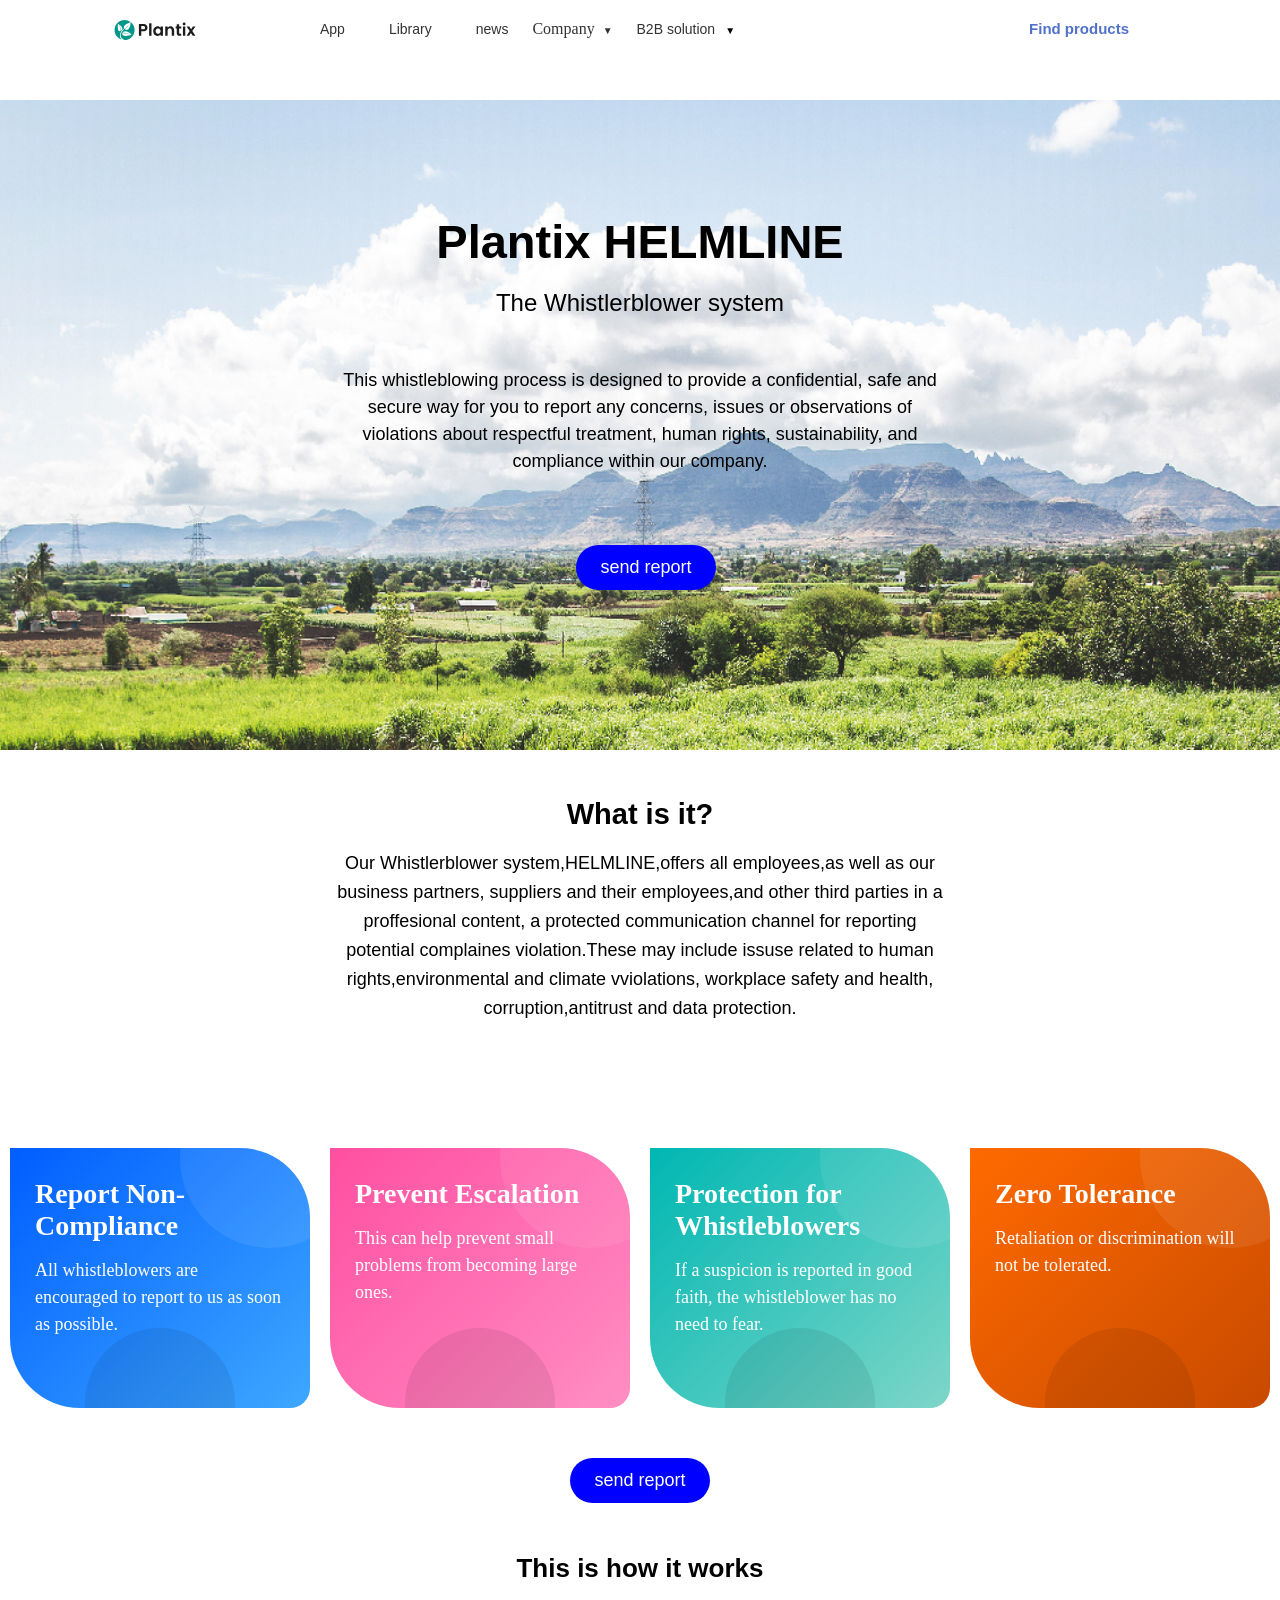
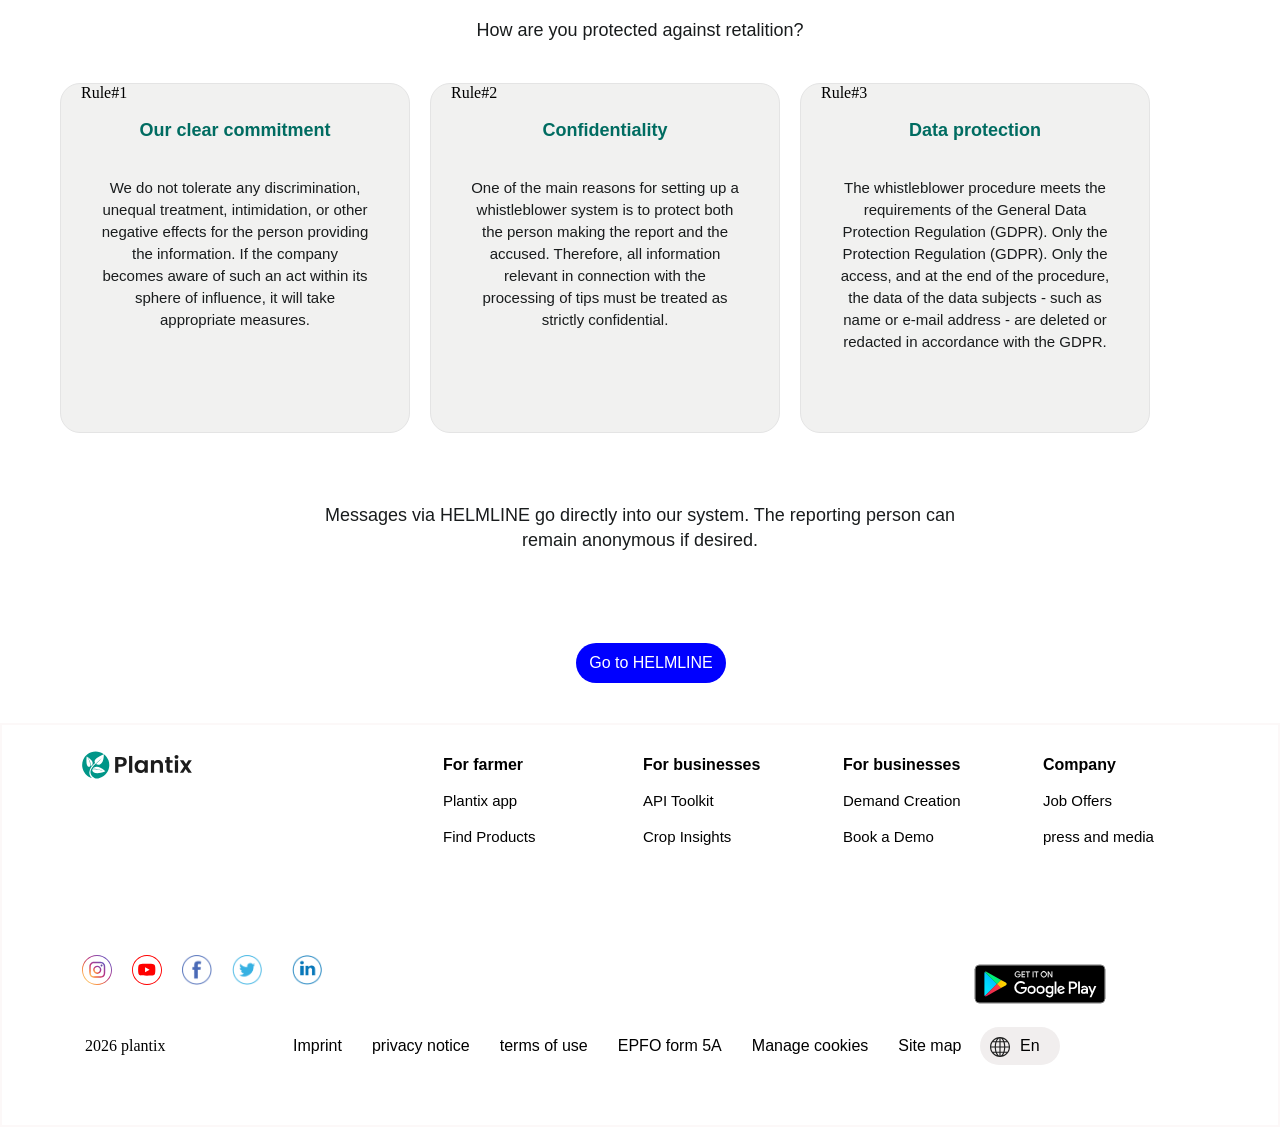
==== complaince.html @ 939b1c15 "home page" ====
<!DOCTYPE html>
<html lang="en">
<head>
    <meta charset="UTF-8">
    <meta name="viewport" content="width=device-width, initial-scale=1.0">
    <title>complaince</title>
    <link rel="stylesheet" href="./complaince.css">
</head>
<body>
    <nav>
        <div class="nav1">
            <div class="logo">
                <a href="./plantix.html" target="_blank">
                    <img  src="./plantix-logo-color-en.svg" alt="">
                </a>
            </div>
            <a class="anger">App</a>
            <a class="anger">Library</a>
            <a class="anger">news</a>
            <div class="dropdown">
            <a class="anchor dropdown-toggle">Company <span class="arrow">▼</span></a >
            <div class="dropdown-menu">
            <a href="./about.html" target="_blank">About us</a>
            <a href="./complaince.html">Compliance</a>
            </div>
            </div>
            <a class="anger">B2B solution</a><span class="arrow1">▼</span></a>
            <a class="find">Find products</a>
        </div>
    </nav>
    <div class="main">
        <img src="./whistleblower-background.png" alt="">
        <h1 class="comp">Plantix HELMLINE</h1>
        <h2 class="system">The Whistlerblower system</h2>
        <p class="let">This whistleblowing process is designed to provide a confidential, safe and</p>
        <p class="let">secure way for you to report any concerns, issues or observations of</p>
        <p class="let">violations about respectful treatment, human rights, sustainability, and</p>
        <p class="let">compliance within our company.</p>
        <div class="send">
            <p class="report">send report</p>
        </div>
    </div>
    <div class="maindiv">
        <h2 class="the">What is it?</h2><br>
        <p class="para1">Our Whistlerblower system,HELMLINE,offers all employees,as well as our</p>
        <p class="para1">business partners, suppliers and their employees,and other third parties in a</p>
        <p class="para1">proffesional content, a protected communication channel for reporting</p>
        <p class="para1">potential complaines violation.These may include issuse related to human</p>
        <p class="para1">rights,environmental and climate vviolations, workplace safety and health,</p>
        <p class="para1">corruption,antitrust and data protection.</p>
    </div>
<div class="container">

    <div class="card blue">
        <h3>Report Non-Compliance</h3>
        <p>
            All whistleblowers are encouraged to report to us as soon as possible.
        </p>
    </div>

    <div class="card pink">
        <h3>Prevent Escalation</h3>
        <p>
            This can help prevent small problems from becoming large ones.
        </p>
    </div>

    <div class="card green">
        <h3>Protection for Whistleblowers</h3>
        <p>
            If a suspicion is reported in good faith, the whistleblower has no need to fear.
        </p>
    </div>

    <div class="card orange">
        <h3>Zero Tolerance</h3>
        <p>
            Retaliation or discrimination will not be tolerated.
        </p>
    </div>
    <div class="send1">
        <p class="report1">send report</p>
    </div>
    </div>
    <div class="maindiv1">
        <div class="side">
            <h2 class="work">This is how it works</h2><br><br>
            <p class="protect">How are you protected against retalition?</p>
            </div>
        <div class="side1">    
        <div class="rule12">
            <p class="rule11">Rule#1</p><br>
            <p class="rule2">Our clear commitment</p><br><br>
            <p class="rule3">We do not tolerate any discrimination,</p>
            <p class="rule3">unequal treatment, intimidation, or other</p>
            <p class="rule3">negative effects for the person providing</p>
            <p class="rule3">the information. If the company</p>
            <p class="rule3">becomes aware of such an act within its</p>
            <p class="rule3">sphere of influence, it will take</p>
            <p class="rule3">appropriate measures.</p>
        </div>
        <div class="rule12">
            <p class="rule11">Rule#2</p><br>
            <p class="rule2">Confidentiality</p><br><br>
            <p class="rule3">One of the main reasons for setting up a</p>
            <p class="rule3">whistleblower system is to protect both</p>
            <p class="rule3">the person making the report and the</p>
            <p class="rule3">accused. Therefore, all information</p>
            <p class="rule3">relevant in connection with the</p>
            <p class="rule3">processing of tips must be treated as</p>
            <p class="rule3">strictly confidential.</p>
        </div>
        <div class="rule12">
            <p class="rule11">Rule#3</p><br>
            <p class="rule2">Data protection</p><br><br>
            <p class="rule3">The whistleblower procedure meets the</p>
            <p class="rule3">requirements of the General Data</p>
            <p class="rule3">Protection Regulation (GDPR). Only the</p>
            <p class="rule3">Protection Regulation (GDPR). Only the</p>
            <p class="rule3">access, and at the end of the procedure,</p>
            <p class="rule3">the data of the data subjects - such as</p>
            <p class="rule3">name or e-mail address - are deleted or</p>
            <p class="rule3">redacted in accordance with the GDPR.</p>
        </div>
        </div>
    </div>
    <div class="maindiv2">
        <div class="line">
            <p class="line2">Messages via HELMLINE go directly into our system. The reporting person can</p>
            <p class="line2">remain anonymous if desired.</p>
        </div>
        <div class="got">Go to HELMLINE</div>
    </div>
    <footer class="footer1">
        <div class="topic2">
            <div class="plant1">
                <a href="./plantix.html" target="_blank">
                    <img  src="./plantix-logo-color-en.svg" alt="">
                </a>
            </div>
            <div class="leter1">
                <div class="div1">
                    <h3 class="text12">For farmer</h3><br>
                    <a href="./plantix.html" target="_blank" class="text13">Plantix app</a><br><br>
                    <a class="text13">Find Products</a><br><br>
                </div>
                <div class="div1">
                    <h3 class="text12">For businesses</h3><br>
                    <a class="text13">API Toolkit</a><br><br>
                    <a class="text13">Crop Insights</a><br><br>
                </div>
                <div class="div1">
                    <h3 class="text12">For businesses</h3><br>
                    <a class="text13">Demand Creation</a><br><br>
                    <a href="./demo.html" target="_blank" class="text13">Book a Demo</a><br><br>
                </div>
                <div class="div1">
                    <h3 class="text12">Company</h3><br>
                    <a href="./jobs.html" target="_blank" class="text13">Job Offers</a><br><br>
                    <a class="text13">press and media</a><br><br>
                </div>
            </div>
        </div>
        <div class="topic3">
            <div class="div2">
                <img src="./instagram-icon.svg">
            </div>
            <div class="div3">
                <img src="./youtube-icon.svg" alt="">
            </div>
            <div class="div4">
                <img src="./facebook.png" alt="">
            </div>
            <div class="div5">
                <img src="./twt-icon.png" alt="">
            </div>
            <div class="div6">
                <img src="./link-icon.png" alt="">
            </div>
            <div class="div7">
                <img src="./google-play-badge-en.svg" alt="">
            </div>
        </div>
    </footer>
    <div class="main12">
        <div class="div8">
            <a class="texter">2026 plantix</a>
        </div>
        <div class="div9">
            <a href="./imprint.html" target="_blank" class="texter3">Imprint</a>
            <a class="texter3">privacy notice</a>
            <a class="texter3">terms of use</a>
            <a href="./epfo.html" target="_blank" class="texter3"> EPFO form 5A</a>
            <a class="texter3">Manage cookies</a>
            <a href="./sitemap.html" target="_blank"  class="texter3">Site map</a>
        </div>
        <div class="div10">
            <div class="texter1">
                <img src="./world.svg" alt="">
            </div>
            <a class="texter2">En</a>
        </div>
    </div>
</body>
</html>
---- complaince.css ----
*{
    margin:0;
    padding: 0;
    box-sizing: border-box;
}
html{
    width: 100%;
    overflow-x: hidden;
    scrollbar-width: none;
    text-decoration: none;
    cursor: pointer;
}
nav{
    position: fixed;
    top: 0;
    left: 0;
    width: 100%;
    background-color: white;
    z-index: 1;
}
.nav1{
    height: 70px;
    width: 100vw;
}
.logo{
    height: 20px;
    width: 150px;
    margin: 10px;
    position: relative;
    top: 10px;
    left:70px;
}
img{
    height: 100%;
    width: 100%;
}
.anger{
    position: relative;
    left: 300px;
    margin: 20px;
    bottom:20px;
    font-size: 14px;
    font-family: sans-serif;
    color: #333333;
}
.app{
    height: 50px;
    width: 150px;
    background-color: blue;
    color: white;
    font-size: 20px;
    border-radius: 50px;
    position: relative;
    left: 200px;
    top:20px;
    border: 2px solid white;
}
.find{
    position: relative;
    left:580px;
    bottom:20px;
    font-size: 15px;
    font-weight: 600;
    font-family:'Poppins',sans-serif;
    color: rgb(80, 113, 202);
}
.main{
    height: 650px;
    width: 100vw;
    position: relative;
    top:100px;
}
.comp{
    position: relative;
    bottom: 540px;
    font-size: 47px;
    font-family: PlantixHeadingBold, PlantixHeadingFallback, Droid Sans, Arial, Helvetica, Liberation Sans, sans-serif;
    display: flex;
    justify-content: center;
    align-items: center;
}
.system{
    position: relative;
    bottom: 520px;
    font-size: 24px;
    font-weight: 400;
    font-family:'Poppins',sans-serif;
    display: flex;
    justify-content: center;
    align-items: center;
}
.let{
    position: relative;
    bottom: 470px;
    font-size: 18px;
    font-weight: 100;
    font-family: PlantixHeadingBold, PlantixHeadingFallback, Droid Sans, Arial, Helvetica, Liberation Sans, sans-serif;
    display: flex;
    justify-content: center;
    align-items: center;
    line-height: 27px;
}
.send{
    height: 45px;
    width: 140px;
    border-radius: 50px;
    background-color: blue;
    color: white;
    font-family: PlantixHeadingBold, PlantixHeadingFallback, Droid Sans, Arial, Helvetica, Liberation Sans, sans-serif;
    font-size: 18px;
    font-weight: 400;
    display: flex;
    justify-content: center;
    align-items: center;
    position: relative;
    bottom: 400px;
    margin-left: 600px;
}
.maindiv{
    height: 300px;
    width: 100vw;
    position: relative;
    top: 100px;
}
.the{
    display: flex;
    justify-content: center;
    align-items: center;
    margin-top: 48px;
    font-family: PlantixHeadingBold, PlantixHeadingFallback, Droid Sans, Arial, Helvetica, Liberation Sans, sans-serif;
    font-size: 29px;
}
.para1{
    display: flex;
    justify-content: center;
    align-items: center;
    font-size: 18px;
    line-height: 29px;
    font-family: PlantixHeadingRegular, PlantixHeadingFallback, Droid Sans, Arial, Helvetica, Liberation Sans, sans-serif;
}
.container{
    display:flex;
    justify-content:center;
    gap:20px;
    flex-wrap:wrap;
    position: relative;
    top:150px;
}
.card{
    width:300px;
    height:260px;
    color:white;
    padding:30px 25px;
    position:relative;
    overflow:hidden;
    border-top-right-radius:70px;
    border-bottom-left-radius:70px;
    border-bottom-right-radius:20px;
}
.card h3{
    margin-bottom:15px;
    font-size:28px;
}
.card p{
    font-size:18px;
    line-height:1.5;
}
.blue{
    background:linear-gradient(135deg,#005eff,#3ea8ff);
}

.pink{
    background:linear-gradient(135deg,#ff4fa1,#ff8ec3);
}
.green{
    background:linear-gradient(135deg,#00b7b3,#7ed6c8);
}
.orange{
    background:linear-gradient(135deg,#ff6a00,#c84a00);
}

.card::before{
    content:"";
    position:absolute;
    width:180px;
    height:180px;
    border-radius:50%;
    background:rgba(255,255,255,0.08);
    top:-80px;
    right:-50px;
}
.card::after{
    content:"";
    position:absolute;
    width:150px;
    height:150px;
    border-radius:50%;
    background:rgba(0,0,0,0.08);
    bottom:-70px;
    left:50%;
    transform:translateX(-50%);
}
.send1{
    height: 45px;
    width: 140px;
    border-radius: 50px;
    background-color: blue;
    color: white;
    font-family: PlantixHeadingBold, PlantixHeadingFallback, Droid Sans, Arial, Helvetica, Liberation Sans, sans-serif;
    font-size: 18px;
    font-weight: 400;
    display: flex;
    justify-content: center;
    align-items: center;
    position: relative;
    top: 30px;
}
.maindiv1{
    height: 550px;
    width: 100vw;
    position: relative;
    top: 200px;
}
.side1{
    height: 300px;
    width: 100vw;
    display: flex;
}
.rule12{
    height: 350px;
    width: 350px;
    border: 1px solid rgb(228, 228, 228);
    background-color: rgb(241, 241, 240);
    margin: 0px 10px;
    position: relative;
    left: 150px;
    border-radius: 20px;
    top: 60px;
}
.work{
    display: flex;
    justify-content: center;
    align-items: center; 
    left: 490px;
    top: 40px;
    font-size: 26px;
    font-family: PlantixHeadingBold, PlantixHeadingFallback, Droid Sans, Arial, Helvetica, Liberation Sans, sans-serif;
}
.side{
    height: 100px;
    width: 100vw;
    position: relative;
    top: 30px;
}
.protect{
    display: flex;
    justify-content: center;
    align-items: center; 
    font-size: 20px;
    color: #191c1d;
    font-size: 18px;
    font-family: PlantixHeadingRegular, PlantixHeadingFallback, Droid Sans, Arial, Helvetica, Liberation Sans, sans-serif;
}
.rule2{
    color: #006c61;
    font-family: PlantixHeadingBold, PlantixHeadingFallback, Droid Sans, Arial, Helvetica, Liberation Sans, sans-serif;
    font-size: 18px;
    font-weight: 600;
    display: flex;
    justify-content: center;
    align-items: center; 
}
.rule3{
    display: flex;
    justify-content: center;
    align-items: center;
    color: #191c1d;
    font-family: PlantixHeadingRegular, PlantixHeadingFallback, Droid Sans, Arial, Helvetica, Liberation Sans, sans-serif;
    font-size: 15px;
    padding: 1px 0;
    line-height: 20px;
}
.rule11{
    position: relative;
    left: 20px;
}
.line{
    height: 120px;
    width: 100vw;
    position: relative;
    top: 180px;
    color: #191c1d;
    font-size: 18px;
    margin: 50px auto;
    text-align: center;
    max-width: 700px;
    line-height: 25px;
    font-family:'Poppins',sans-serif;
}
.got{
    height: 40px;
    width: 150px;
    border-radius: 50px;
    background-color: blue;
    display: flex;
    justify-content: center;
    align-items: center;
    font-family: PlantixHeadingRegular, PlantixHeadingFallback, Droid Sans, Arial, Helvetica, Liberation Sans, sans-serif;
    color: white;
    position: relative;
    top: 150px;
    margin-left: 580px;
}
footer{
    border: 2px solid rgb(252, 248, 248);
}
.footer1{
    position: relative;
    bottom: 150px;
}
.topic2{
    height: 300px;
    width: 100vw;
}
.topic3{
    height: 100px;
    width: 100vw;
    display: flex;
    position: relative;
    bottom: 70px;
    left: 20px;
}
.leter1{
    height: 200px;
    width: 900px;
    position: relative;
    left: 420px;
    display: flex;
    bottom: 50px;
    
}
.div1{
    height: 150px;
    width: 200px;
    position: relative;
    left: 190px;
}
.text12{
    font-family:'Poppins',sans-serif;
    font-size: 16px;
    font-weight: 600;
}
.text13{
    font-family:'Poppins',sans-serif;
    font-size: 15px;
}
.plant1{
    height: 80px;
    width: 110px;
    position: relative;
    left: 80px;
    font-size: 10px;
}
.div2{
    height: 30px;
    width:30px;
    position: relative;
    left:60px;
    border-radius: 50%;
}
.div3{
    height: 30px;
    width:30px;
    position: relative;
    left: 80px;
    border-radius: 50%;
}
.div4{
    height: 30px;
    width:30px;
    position: relative;
    left:100px;
    border-radius: 50%;
}
.div5{
    height: 30px;
    width:30px;
    position: relative;
    left:120px;
    border-radius: 50%;

}
.div6{
    height: 30px;
    width:30px;
    position: relative;
    left: 150px;
    border-radius: 50%;
}.div7{
    height: 58px;
    width:200px;
    border-radius: 10px;
    position: relative;
    left: 850px;
}
/* a,h1,h2,h3,button{
    font-family:'Poppins',sans-serif;
    font-weight: 400;
}
p{
    font-family:'Poppins',sans-serif;
    font-weight: 700;
} */
.para,.text1{
    font-weight: 300;
    color:rgb(87, 85, 85);
}
.main12{
    height: 80px;
    width:100vw;
    position:relative;
    bottom:210px;
    display: flex;
}
.div8{
    height: 30px;
    width: 130px;
    position: relative;
    left: 85px;
}
.div9{
    height: 30px;
    width:760px ;
    position: relative;
    left:150px;
}
.div10{
    height: 38px;
    width:80px ;
    position: relative;
    left: 90px;
    background-color: rgb(241, 238, 238);
    border-radius: 30px;
    bottom: 10px;
}
.texter1{
    height: 20px;
    width: 20px;
    border-radius: 50%;
    position: relative;
    top:10px;
    left: 10px;
}
.texter2{
    position: relative;
    bottom: 10px;
    left: 40px;
    font-size: 16px;
    font-family: PlantixHeadingRegular, PlantixHeadingFallback, Droid Sans, Arial, Helvetica, Liberation Sans, sans-serif;
}
.texter3{
    padding: 13px;
    text-decoration: none;
    font-family: PlantixHeadingRegular, PlantixHeadingFallback, Droid Sans, Arial, Helvetica, Liberation Sans, sans-serif;
}
a{
    text-decoration: none;
    color: black;
}
.main12{
    position: relative;
    top: 50px;
}
footer{
    position: relative;
    top: 190px;
}
.div1{
    border: 1px solid white;
}
.main12{
    position: relative;
    top: 100px;
}
.text12{
    font-family: PlantixHeadingRegular, PlantixHeadingFallback, Droid Sans, Arial, Helvetica, Liberation Sans, sans-serif;
}
.text13 {
    font-family: PlantixHeadingRegular, PlantixHeadingFallback, Droid Sans, Arial, Helvetica, Liberation Sans, sans-serif;
}





.dropdown {
    position: relative;
    display: inline-block;
    left: 300px;
    bottom: 20px;
}
.dropdown-toggle {
    cursor: pointer;
    text-decoration: none;
    color: #333;
}
.arrow{
    font-size: 10px;
    margin-left: 4px;
    vertical-align: middle;
}
.dropdown-menu {
    display: none;
    position: absolute;
    top: 100%; 
    left:30px;
    background-color: #ffffff;
    min-width: 140px;
    box-shadow: 0px 8px 16px 0px rgba(0,0,0,0.1);
    border-radius: 8px;
    padding: 10px 0;
    z-index: 1000;
}
.dropdown-menu a {
    color: #333333;
    padding: 10px 20px;
    text-decoration: none;
    display: block;
    font-family: sans-serif;
    font-size: 14px;
}
.dropdown-menu a:hover {
    background-color: #f5f5f5;
}
.dropdown:hover .dropdown-menu {
    display: block;
}
.arrow1{
    position: relative;
    font-size: 10px;
    left: 290px;
    vertical-align: middle;
    bottom: 20px;
}





@media (max-width: 1400px) {
    .nav1 { width: 100%; }
    .send { margin-left: 45%; }
    .got { margin-left: 45%; }
    .rule12 { left: 50px; }
    .leter1 { left: 250px; }
    .div7 { left: 60%; }
}



@media (max-width: 1024px) {
    
    .nav1 { 
        width: 100%; 
        display: flex; 
        justify-content: space-between;
        align-items: center; 
        padding: 0 20px; }
    .logo { 
        left: 0; 
        top: 15px; }
    .anger { 
        left: 0; 
        top: 0; 
        bottom: 0; 
        margin: 10px; 
        display: inline-block; 
    }
    .find { left: 0; 
        bottom: 0; 
    }

    .main { height: auto; 
        padding: 40px 20px; 
        top: 70px; 
        text-align: center; 
    }
    .main img { 
        max-height: 350px; 
        object-fit: cover; 
    }
    .comp, .system, .let { 
        left: 0; bottom: 0; 
        display: block; 
        text-align: center; 
        position: relative; 
        margin-top: 15px; 
    }
    .comp { 
        font-size: 34px; 
    }
    .send { 
        position: relative;
        bottom: 0;
        margin: 30px auto 0; 
        left: 0; 
    }

    .maindiv { 
        height: auto; 
        padding: 40px 20px; 
        top: 50px; 
        text-align: center; 
    }
    .the, .para1 { 
        left: 0; 
        display: block; 
        text-align: center; 
    }

    .container { 
        top: 80px; 
        padding: 0 20px; 
    }
    .send1 { 
        top: 20px; 
        position: relative; 
        margin: 0 auto; 
    }
    .maindiv1 { 
        height: auto; 
        top: 120px; 
        padding: 40px 20px; 
    }
    .side { 
        height: auto; 
        top: 0; 
        text-align: center; 
        margin-bottom: 30px; 
    }
    .work, .protect { 
        left: 0; 
        display: block; 
        text-align: center; 
    }
    
    .side1 { 
        flex-direction: 
        column; height: 
        auto; align-items: 
        center; gap: 20px; 
    }
    .rule12 { 
        left: 0; 
        top: 0; 
        margin: 0 auto; 
        width: 90%; 
        max-width: 400px; 
        padding: 20px 10px; 
    
    }
    .rule2, .rule3 { 
        left: 0; 
        text-align: center; 
    }
    .maindiv2 { 
        height: auto; 
        margin-top: 180px; 
        padding: 40px 20px; 
        text-align: center; 
    }
    .line { 
        left: 0; 
        top: 0; 
        width: 100%; 
        max-width: 100%; 
        display: block; 
        margin: 0 auto 30px; 
    }
    .line2 { 
        display: block; 
        text-align: center; 
    }
    .got { 
        position: relative; 
        top: 0; 
        margin: 0 auto; 
        left: 0; 
    }

   
    footer { top: 120px; }
    .footer1 { 
        position: relative; 
        bottom: 0; 
    }
    .topic2 { 
        flex-direction: column; 
        height: auto; 
        align-items: center; 
        text-align: center; 
    }
    .plant1 { 
        left: 0; 
        margin-bottom: 30px; 
    }
    .leter1 { 
        flex-direction: column; 
        left: 0; width: 100%; 
        height: auto; 
        align-items: center; 
        gap: 30px; 
        bottom: 0; 
    }
    .div1 { 
        width: 100%; 
        max-width: 280px; 
        height: auto; 
    }
    .topic3 { 
        flex-direction: column; 
        height: auto; 
        position: relative; 
        bottom: 0; 
        left: 0; 
        gap: 20px; 
        margin-top: 40px; 
        align-items: center; 
    }
    .div2, .div3, .div4, .div5, .div6, .div7 { left: 0; margin: 5px; }

    
    .main12 { 
        flex-direction: column; 
        height: auto; 
        position: relative; 
        top: 140px; 
        bottom: 0; 
        gap: 15px; 
        text-align: center; 
        padding-bottom: 40px; 
    }
    .div8, .div9, .div10 { 
        left: 0; 
        width: 100%; 
        text-align: center;
    }
}


@media (max-width: 480px) {
    .nav1 { flex-wrap: wrap; 
        height: auto; 
        padding: 10px; 
        justify-content: center; 
        gap: 8px; 
    }
    .logo { margin-bottom: 10px; }
    .anger, .find { margin: 5px; font-size: 13px; }
    .comp { font-size: 26px; }
    .system { 
        font-size: 20px; 
    }
    .let, .para1 { 
        font-size: 16px; 
        line-height: 1.5; 
    }
    .card { 
        width: 100%; 
        height: auto; 
        min-height: 220px; 
        border-radius: 40px 15px 40px 15px; 
    }
    .div9 { 
        display: flex; 
        flex-direction: column; 
        gap: 10px; 
    }
}








nav::before {
    content: "☰";
    display: none;
}

@media (max-width: 768px) {
   
    nav {
        height: 65px ;
        position: fixed ;
        top: 0 ;
        left: 0 ;
        width: 100% ;
        background-color: white ;
        box-shadow: 0 2px 5px rgba(0,0,0,0.05) ;
        z-index: 2000 ;
        display: flex ;
        align-items: center ;
        padding: 0 15px ;
    }
    nav::before {
        display: inline-block ;
        font-size: 24px ;
        color: #4E616A ;
        cursor: pointer ;
        margin-right: 15px ;
        order: 1 ; 
    }
    .nav1, .container {
        display: flex ;
        flex-direction: row ;
        justify-content: flex-start ;
        align-items: center ;
        width: 100% ;
        height: 100% ;
        padding: 0 ;
        margin: 0 ;
        left: 0 ;
        top: 0 ;
    }

    .logo, .divnav1 {
        order: 2 ;
        position: relative ;
        left: 0 ;
        top: 0 ;
        margin: 0 15px 0 0 ;
        height: 30px ;
        width: 30px ; 
    }
    
    .logo img, .divnav1 img {
        border-radius: 50% ;
        object-fit: cover ;
    }

    .anger, .dropdown, .divnav, .divnavs, .divnav2, .divnav3, .divnav4, .divnav5 {
        display: none ;
    }

    .find {
        display: inline-block ;
        order: 3 ;
        position: relative ;
        left: 0 ;
        bottom: 0 ;
        padding: 0 ;
        margin: 0 ;
        font-size: 15px ;
        font-weight: 500 ;
        color: #2F00FF ;
        font-family: sans-serif ;
    }
    .nav1 .anger:has(.app), .nav1 a:last-child {
        display: inline-block ;
        order: 4 ;
        margin-left: auto ; 
        position: relative ;
        left: 0 ;
        bottom: 0 ;
    }
    .app {
        display: inline-block ;
        position: relative ;
        left: 0 ;
        top: 0 ;
        height: 38px ;
        width: auto ;
        min-width: 110px ;
        padding: 0 15px ;
        background-color: #1e73be ; 
        color: white ;
        font-size: 14px ;
        font-weight: 500 ;
        border-radius: 20px ; 
        border: none ;
    }
}











@media (max-width: 768px) {
    
    footer, .footer1 {
        position: relative ;
        bottom: 0 ;
        top: 0 ;
        padding: 40px 24px ;
        height: auto ;
    }
    .topic2 {
        display: flex ;
        flex-direction: column ;
        align-items: flex-start ; 
        height: auto ;
        gap: 30px ;
    }
    .plant1 {
        left: 0 ;
        top: 0 ;
        margin-left: 0 ;
        margin-bottom: 10px ;
        height: auto ;
        width: 140px ;
    }
    .leter1 {
        display: flex ;
        flex-direction: column ;
        align-items: flex-start ;
        left: 0 ;
        bottom: 0 ;
        width: 100% ;
        height: auto ;
        gap: 25px ; 
    }
    .div1 {
        left: 0 ;
        width: 100% ;
        height: auto ;
        text-align: left ;
    }
    .text12 {
        font-size: 18px ;
        font-weight: 700 ;
        margin-bottom: 8px ;
        display: block ;
        color: #333333 ;
    }
    .text13 {
        display: inline-block ;
        font-size: 16px ;
        margin-bottom: 4px ;
    }

    .topic3 {
        display: flex ;
        flex-direction: row ;
        justify-content: flex-start ; 
        align-items: center ;
        flex-wrap: wrap ;
        gap: 15px ;
        position: relative ;
        bottom: 0 ;
        left: 0 ;
        margin-top: 40px ;
        padding-top: 20px ;
        border-top: 1px solid #eeeeee ; 
        width: 100% ;
        height: auto ;
    }
    .div2, .div3, .div4, .div5, .div6 {
        position: relative ;
        left: 0 ;
        top: 0 ;
        margin: 0 ;
        width: 32px ;
        height: 32px ;
    }
    .div7 {
        position: relative ;
        left: 0 ;
        top: 10px ;
        margin-left: 0 ;
        width: 140px ;
        height: auto ;
        display: block ;
    }
}
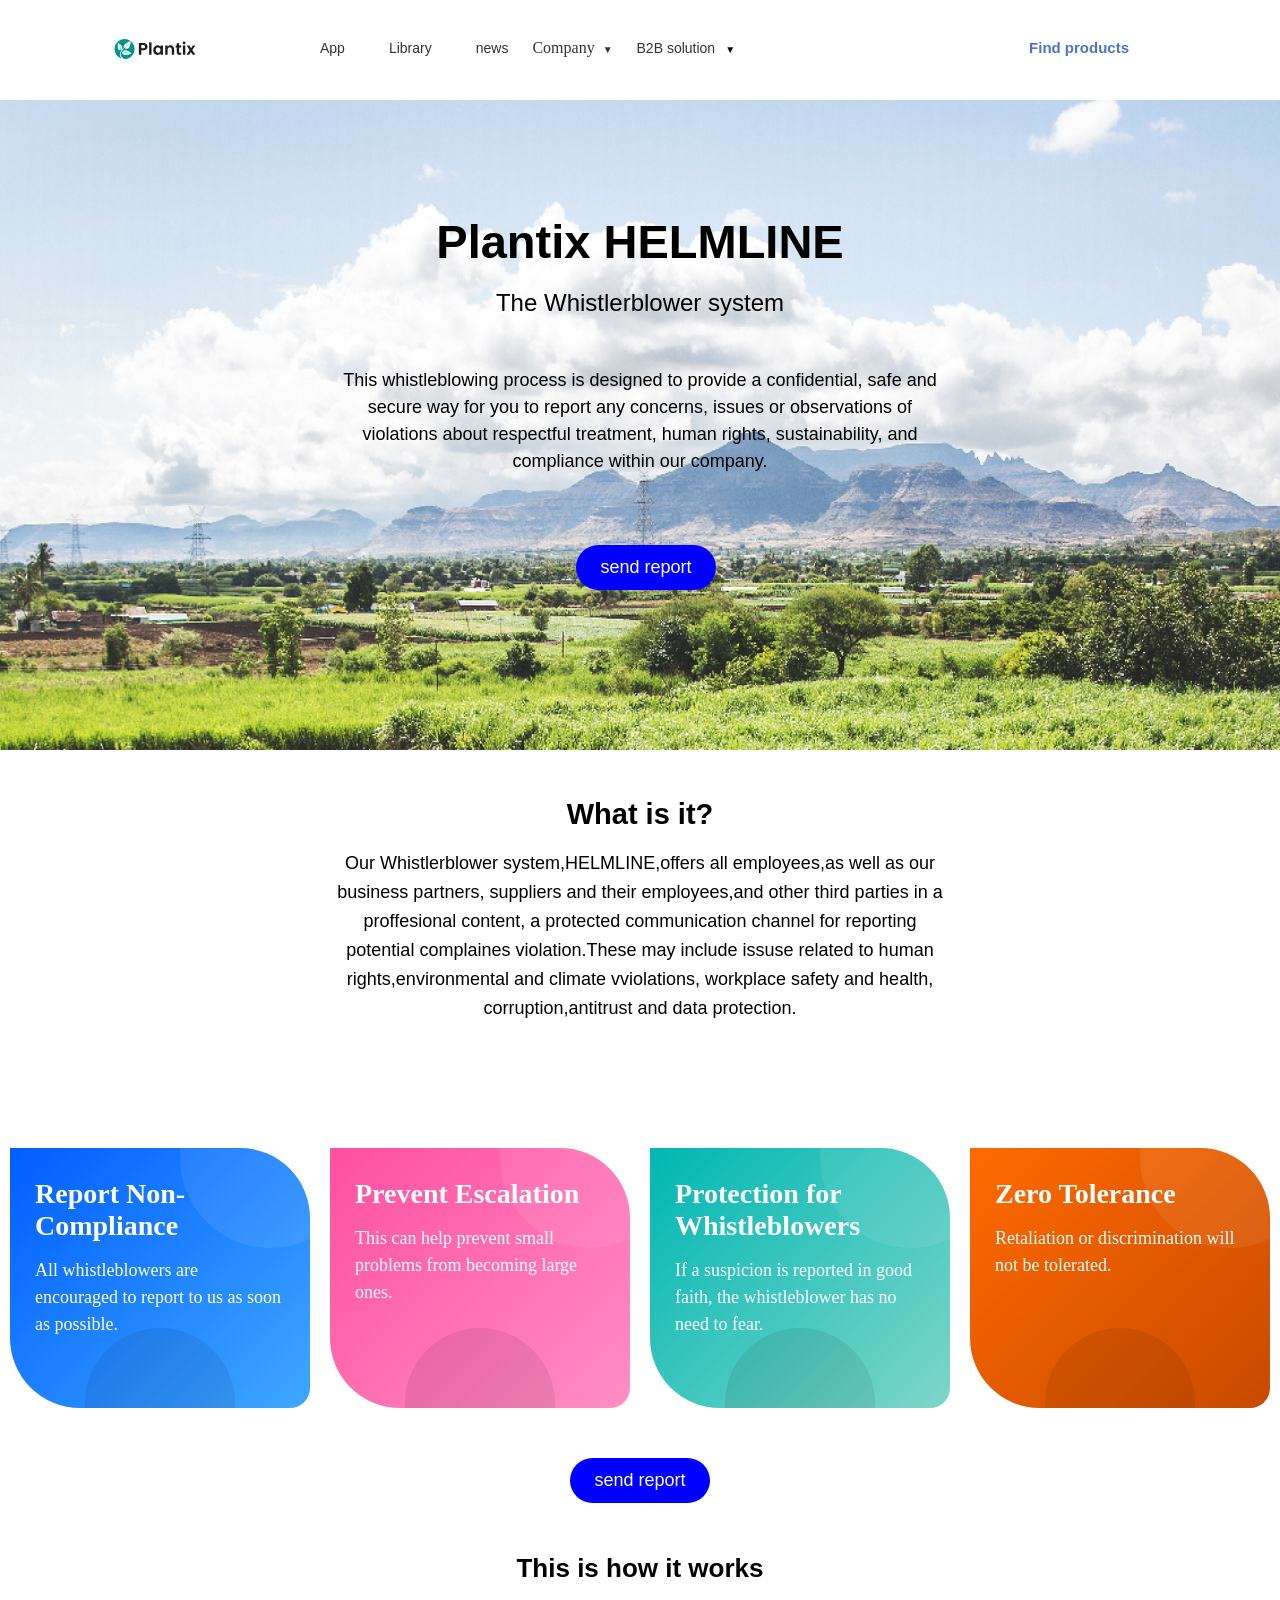
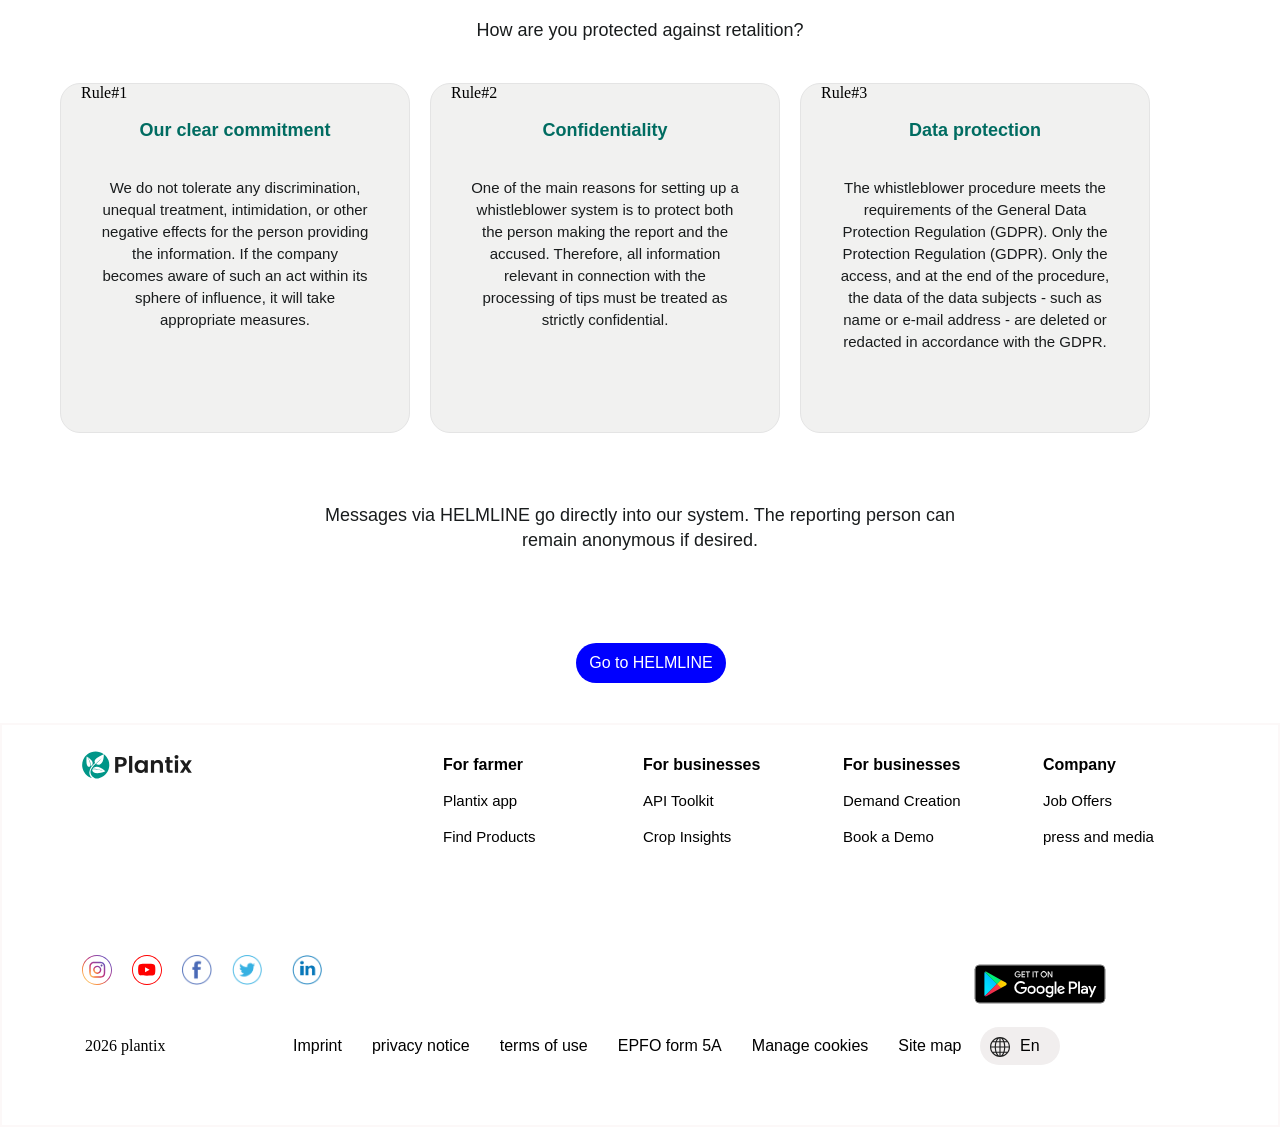
==== commit 2e60190f: "changes" ====
--- a/complaince.html
+++ b/complaince.html
@@ -10,7 +10,7 @@
     <nav>
         <div class="nav1">
             <div class="logo">
-                <a href="./plantix.html" target="_blank">
+                <a href="./index.html" target="_blank">
                     <img  src="./plantix-logo-color-en.svg" alt="">
                 </a>
             </div>
@@ -134,14 +134,14 @@
     <footer class="footer1">
         <div class="topic2">
             <div class="plant1">
-                <a href="./plantix.html" target="_blank">
+                <a href="./index.html" target="_blank">
                     <img  src="./plantix-logo-color-en.svg" alt="">
                 </a>
             </div>
             <div class="leter1">
                 <div class="div1">
                     <h3 class="text12">For farmer</h3><br>
-                    <a href="./plantix.html" target="_blank" class="text13">Plantix app</a><br><br>
+                    <a href="./index.html" target="_blank" class="text13">Plantix app</a><br><br>
                     <a class="text13">Find Products</a><br><br>
                 </div>
                 <div class="div1">
--- a/complaince.css
+++ b/complaince.css
@@ -705,7 +705,7 @@
         margin-bottom: 30px; 
     }
     .leter1 { 
-        flex-direction: column; 
+        flex-direction: row; 
         left: 0; width: 100%; 
         height: auto; 
         align-items: center; 
@@ -718,7 +718,7 @@
         height: auto; 
     }
     .topic3 { 
-        flex-direction: column; 
+        flex-direction: row; 
         height: auto; 
         position: relative; 
         bottom: 0; 
@@ -748,7 +748,7 @@
 }
 
 
-@media (max-width: 480px) {
+@media (max-width: 575px) {
     .nav1 { flex-wrap: wrap; 
         height: auto; 
         padding: 10px; 
@@ -756,7 +756,7 @@
         gap: 8px; 
     }
     .logo { margin-bottom: 10px; }
-    .anger, .find { margin: 5px; font-size: 13px; }
+    .anger { margin: 5px; font-size: 13px; }
     .comp { font-size: 26px; }
     .system { 
         font-size: 20px; 
@@ -776,6 +776,42 @@
         flex-direction: column; 
         gap: 10px; 
     }
+     .div10{
+        width: 150px;
+        margin-top: 290px;
+        margin-left: 170px;
+    }
+    .maindiv{
+        margin-bottom: 100px;
+        width: 400px;
+    }
+    .arrow1{
+        top: -50px;
+    }
+    .find{
+        position: relative;
+        right: -60px;
+    }
+    .blue{
+        width: 400px;
+    }
+    .pink{
+        width: 400px;
+    }
+    .green{
+        width: 400px;
+    }
+    .orange{
+        width: 400px;
+    }
+     .main{
+        width: 400px;
+    }
+    .send1{
+        width: 300px;
+        margin: 0 auto;
+        margin-right: 90px;
+    }
 }
 
 
@@ -787,7 +823,8 @@
 
 nav::before {
     content: "☰";
-    display: none;
+    position: relative;
+    right: 60px;
 }
 
 @media (max-width: 768px) {
@@ -846,13 +883,12 @@
     }
 
     .find {
-        display: inline-block ;
-        order: 3 ;
+        order: 2;
         position: relative ;
         left: 0 ;
         bottom: 0 ;
         padding: 0 ;
-        margin: 0 ;
+        margin-right: 80px ;
         font-size: 15px ;
         font-weight: 500 ;
         color: #2F00FF ;
@@ -980,4 +1016,115 @@
         height: auto ;
         display: block ;
     }
+}
+
+
+
+
+
+
+
+
+
+
+
+
+
+
+
+
+
+
+
+
+
+
+
+
+
+
+
+
+
+@media (max-width: 768px) { 
+    nav {
+        height: 65px ;
+        position: fixed ;
+        background-color: white ;
+        z-index: 1 ;
+    }
+ 
+    nav:hover {
+        height: auto ;  
+        padding-bottom: 25px ;
+        box-shadow: 0px 10px 25px rgba(0, 0, 0, 0.15) ;
+        height:450px ;
+        width: 100%;
+        background-color: white;
+        
+    }
+ 
+    nav:hover .logo, 
+    nav:hover .find, 
+    nav:hover .app, 
+    nav:hover::before {
+        position: relative ;
+        top: -190px ;
+        z-index: 2100 ;
+    }
+ 
+    nav:hover .anger:not(:has(.app)), 
+    nav:hover .dropdown {
+        display: block ;
+        position: absolute ;
+        left: 0 ;
+        width: 100% ;  
+        background-color: #ffffff ;  
+        padding: 14px 24px ;
+        text-align: left ;
+        box-shadow: none ;  
+        border: none ;
+        z-index: 2050 ;
+    }
+ 
+    nav:hover .anger:nth-child(2) { top: 65px ; border-top: 1px solid #f0f0f0 ; }  
+    nav:hover .anger:nth-child(3) { top: 115px ; } 
+    nav:hover .anger:nth-child(4) { top: 165px ; }   
+    nav:hover .dropdown { 
+        top: 215px ; 
+        height: auto ;
+        background-color: #ffffff ;
+    }
+ 
+    nav:hover .dropdown-menu {
+        display: block ;
+        position: relative ;
+        top: 8px ;
+        left: 15px ;
+        background-color: #fcfcfc ; 
+        border-left: 2px solid #0e7b80 ; 
+        box-shadow: none ;
+        padding: 4px 0 ;
+        width: auto ;
+        min-width: unset ;
+    }
+
+    nav:hover .dropdown-menu a {
+        display: block ;
+        padding: 8px 16px ;
+        font-size: 14px ;
+        color: #555555 ;
+    }
+ 
+    nav:hover .anger:nth-child(6),
+    nav:hover .dropdown + .anger { 
+        top: 325px ; 
+    }
+ 
+    nav:hover .anger, nav:hover .dropdown-toggle {
+        font-family: 'Poppins', sans-serif ;
+        font-size: 16px ;
+        font-weight: 500 ;
+        color: #4E616A ;
+    }
 }
